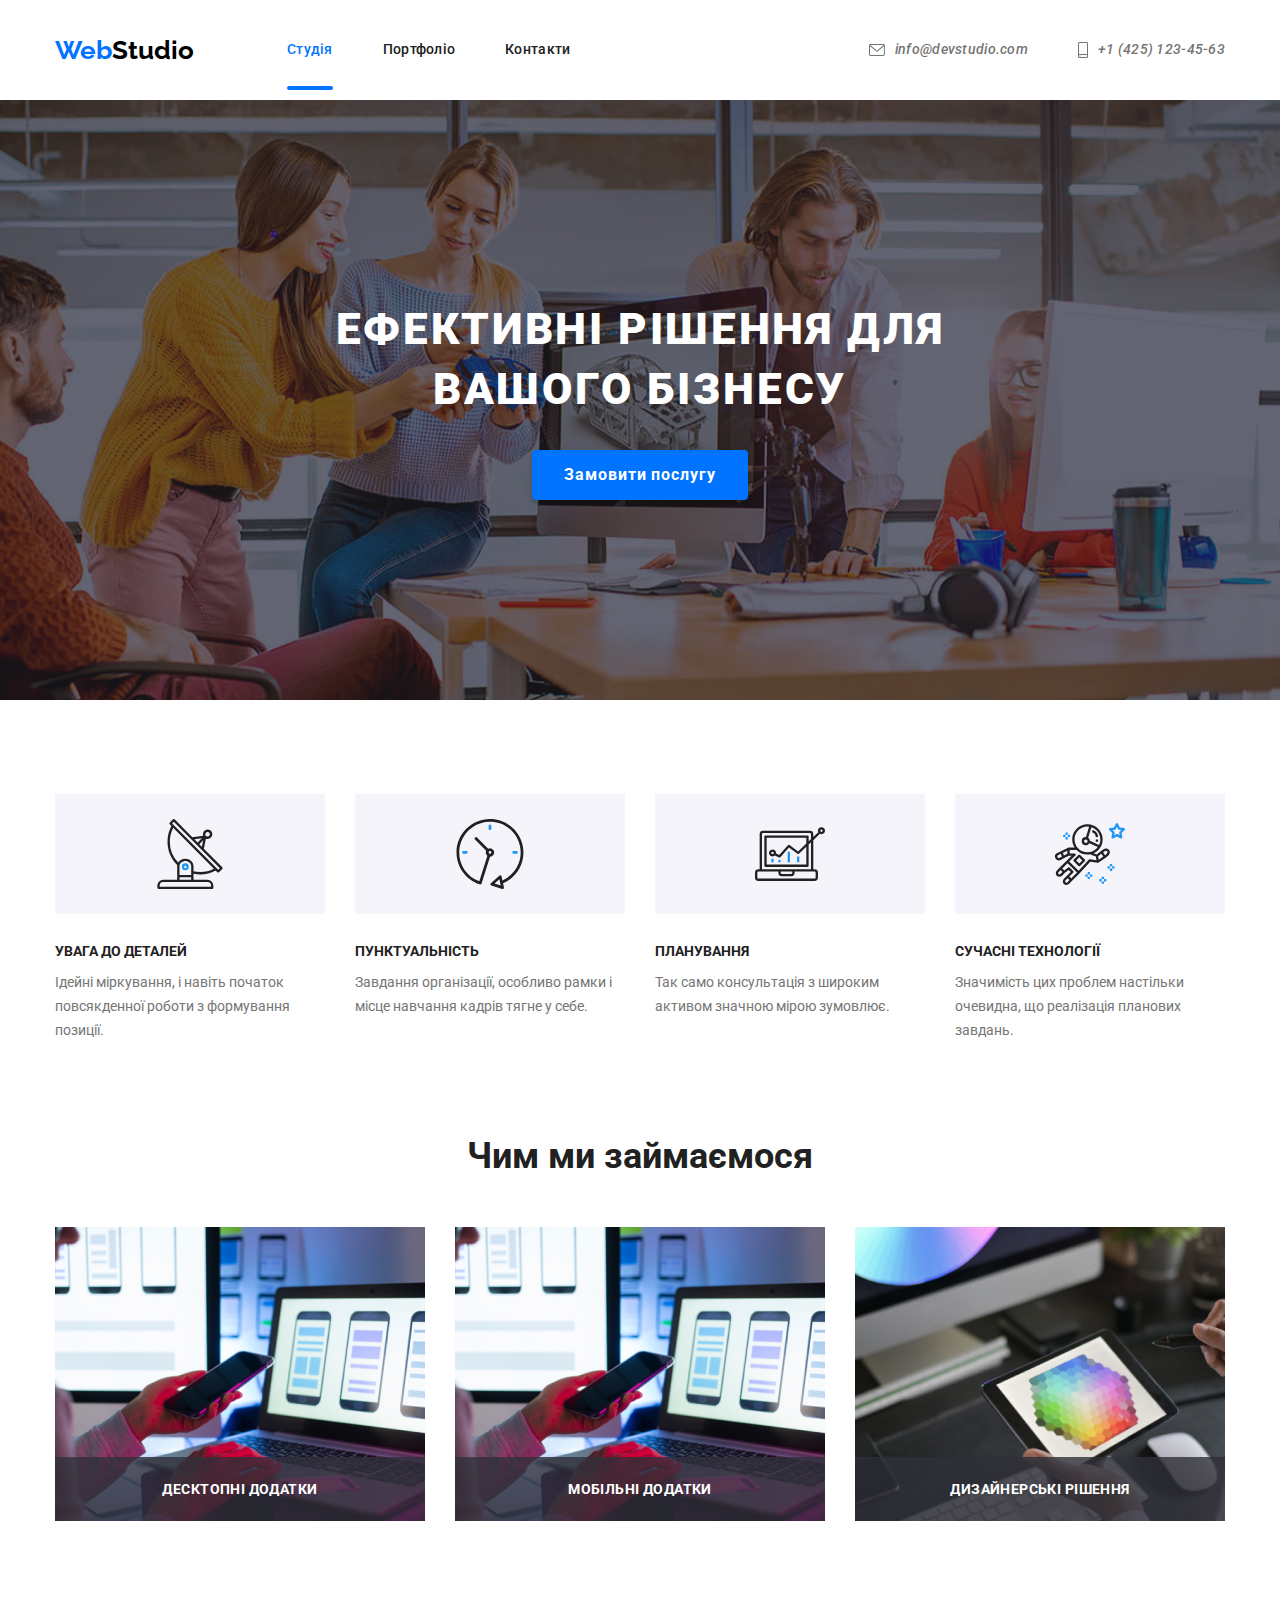
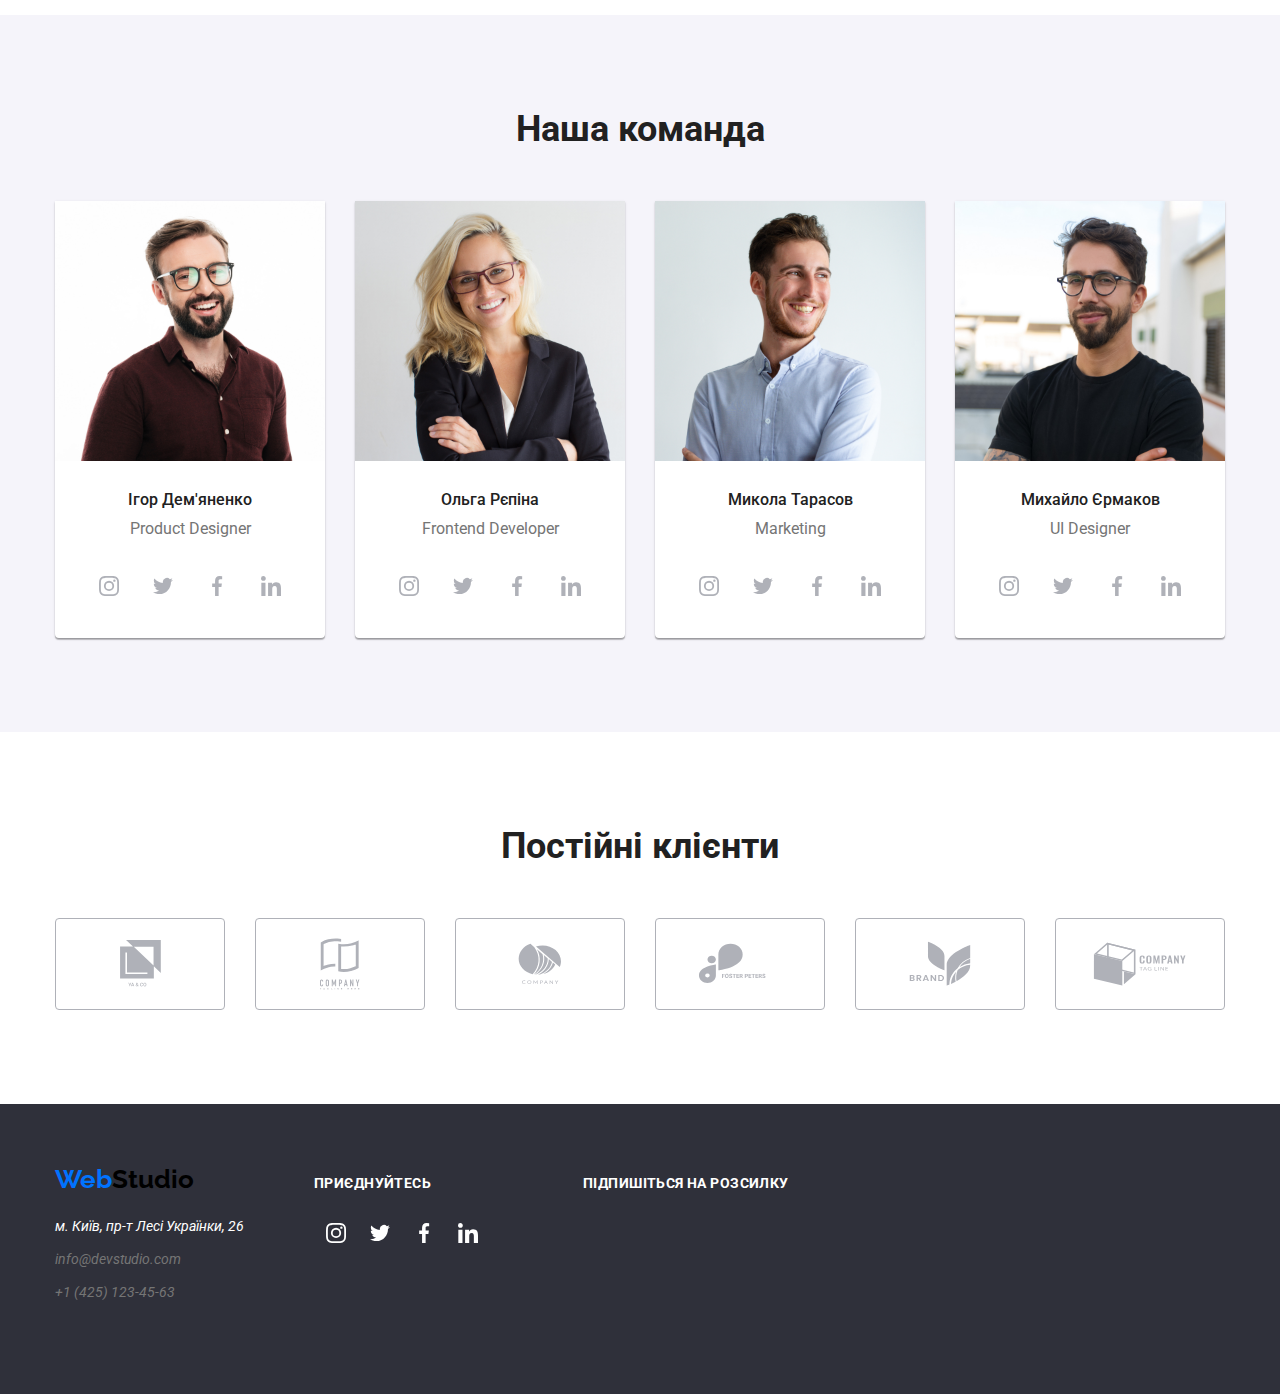
==== index.html @ 527f2e42 "Добавив сміну кольорів при наведенні на елементи форми" ====
<!DOCTYPE html>
<html lang="uk">

<head>
	<meta charset="UTF-8">
	<meta http-equiv="X-UA-Compatible" content="IE=edge">
	<meta name="viewport" content="width=device-width, initial-scale=1.0">
	<title>goIT-home-work-04</title>
	<!-- Шрифти -->
	<link rel="preconnect" href="https://fonts.googleapis.com">
	<link rel="preconnect" href="https://fonts.gstatic.com" crossorigin>
	<link href="https://fonts.googleapis.com/css2?family=Raleway:wght@700&family=Roboto:wght@400;500;700;900&display=swap"
		rel="stylesheet">
	<!-- Стилі -->
	<link rel="stylesheet" href="./css/normalise.css">
	<link href="https://cdn.jsdelivr.net/npm/modern-normalize@2.0.0/modern-normalize.min.css" rel="stylesheet">
	<link rel="stylesheet" href="./css/styles.css">
</head>

<body>
	<div class="wrapper">
		<header class="header">
			<div class="container">
				<a href="" class="logo" title="Логотип" rel="noreferrer noopener"><span class="accent">Web</span>Studio</a>
				<nav class="header-menu">
					<ul class="header-list">
						<li class="header-item">
							<a href="" class="header-link active" rel="noreferrer noopener">Студія</a>
						</li>
						<li class="header-item">
							<a href="./portfolio.html" class="header-link" rel="noreferrer noopener">Портфоліо</a>
						</li>
						<li class="header-item">
							<a href="" class="header-link" rel="noreferrer noopener">Контакти</a>
						</li>
					</ul>
				</nav>
				<address class="header-address">
					<a class="address-link" href="mailto:info@devstudio.com" rel="noreferrer noopener">
						<svg class="header-icon envelope">
							<use href="./image/svg/symbol-defs.svg#icon-envelope"></use>
						</svg>
						info@devstudio.com
					</a>
					<a class="address-link" href="tel:+14251234563" rel="noreferrer noopener">
						<svg class="header-icon smartphone">
							<use href="./image/svg/symbol-defs.svg#icon-smartphone"></use>
						</svg>
						+1 (425) 123-45-63
					</a>
				</address>
			</div>
		</header>
		<main class="page">
			<section class="hero">
				<div class="container">
					<h1 class="hero-title">Ефективні рішення для вашого бізнесу</h1>
					<button type="button" class="hero_btn" data-modal-open>Замовити послугу</button>
				</div>
				<div class="backdrop is-hidden" data-modal>
					<div class="modal">
						<button type="button" class="modal_close" data-modal-close>
							<svg class="close-svg">
								<use href="./image/hero/symbol-defs.svg#icon-close-black-18dp-2-1"></use>
							</svg>
						</button>
						<form class="form">
							<div role="group" class="modal-inputs" aria-labelledby="contact-details-head">
								<p class="form-text" id="contact-details-head">Залиште свої дані, ми вам передзвонимо</p>
								<label class="modal-label" for="name">
									<svg class="input-svg">
										<use href="./image/modal/symbol-defs.svg#icon-person"></use>
									</svg>
									Ім'я
									<input class="modal-input" type="text" name="name" id="name" autofocus />
								</label>
								<label class="modal-label" for="tel">
									<svg class="input-svg">
										<use href="./image/modal/symbol-defs.svg#icon-phone"></use>
									</svg>
									Телефон
									<input	class="modal-input" type="tel" name="tel" id="tel"/>
								</label>
								<label class="modal-label" for="email">
									<svg class="input-svg">
										<use href="./image/modal/symbol-defs.svg#icon-email"></use>
									</svg>
									Пошта
									<input	class="modal-input" type="email" name="email" id="email"/>
								</label>
								<label class="modal-label" for="comment">Коментар</label>
								<textarea 
								class="modal-textarea" 
								name="comment" 
								id="comment" 
								style="resize: none;" 
								placeholder="Введіть текст"
								></textarea>
							</div>
							<div role="group" class="modal-checkbox" aria-labelledby="contact-details-head">
								<p class="checkbox-text" id="contact-details-head">Погоджуюся з розсилкою та приймаю Умови договору</p>
								<input type="checkbox" name="checkbox" id="checkbox"/>
								<label class="checkbox-label" for="checkbox">Погоджуюся з розсилкою та приймаю <a class="checkbox-link" href="">Умови договору</a></label>
							</div>
							<button class="form-button" type="submit">Відправити</button>
						</form>
					</div>
				</div>
			</section>
			<section class="features">
				<div class="container">
					<h2 class="page-title">Особливості</h2>
					<ul class="features-list">
						<li class="features-item">
							<div class="features-icon-block">
								<svg class="features-icon">
									<use href="./image/svg/symbol-defs.svg#icon-antenna-1"></use>
								</svg>
							</div>
							<h3 class="features-item-title">УВАГА ДО ДЕТАЛЕЙ</h3>
							<p>Ідейні міркування, і навіть початок повсякденної роботи з формування позиції.</p>
						</li>
						<li class="features-item">
							<div class="features-icon-block">
								<svg class="features-icon">
									<use href="./image/svg/symbol-defs.svg#icon-clock-1"></use>
								</svg>
							</div>
							<h3 class="features-item-title">ПУНКТУАЛЬНІСТЬ</h3>
							<p>Завдання організації, особливо рамки і місце навчання кадрів тягне у себе.</p>
						</li>
						<li class="features-item">
							<div class="features-icon-block">
								<svg class="features-icon">
									<use href="./image/svg/symbol-defs.svg#icon-diagram-1"></use>
								</svg>
							</div>
							<h3 class="features-item-title">ПЛАНУВАННЯ</h3>
							<p>Так само консультація з широким активом значною мірою зумовлює.</p>
						</li>
						<li class="features-item">
							<div class="features-icon-block">
								<svg class="features-icon">
									<use href="./image/svg/symbol-defs.svg#icon-astronaut-1"></use>
								</svg>
							</div>
							<h3 class="features-item-title">СУЧАСНІ ТЕХНОЛОГІЇ</h3>
							<p>Значимість цих проблем настільки очевидна, що реалізація планових завдань.</p>
						</li>
					</ul>
				</div>
			</section>
			<section class="box">
				<div class="container">
					<h2 class="page-title">Чим ми займаємося</h2>
					<ul class="box-list">
						<li class="box-item">
							<div class="box-item-image"><img src="./image/main/box/img-1.jpg" width="370" height="294" alt="Набирає тест на пк">
							<p class="box-item-text">Десктопні додатки</p></div>
						</li>
						<li class="box-item">
							<div class="box-item-image"><img src="./image/main/box/img-1.jpg" width="370" height="294" alt="Працює з телефону">
							<p class="box-item-text">Мобільні додатки</p></div>
						</li>
						<li class="box-item">
							<div class="box-item-image"><img src="./image/main/box/img-2.jpg" width="370" height="294" alt="Сідбір кольору на планшеті">
							<p class="box-item-text">Дизайнерські рішення</p></div>
						</li>
					</ul>
				</div>
			</section>
			<section class="team">
				<div class="container">
					<h2 class="page-title">Наша команда</h2>
					<ul class="team-list">
						<li class="team-item">
							<div class="team-column">
								<img class="team-image" src="./image/main/team/img-01.jpg" width="270" height="260"
									alt="Ігор Дем'яненко">
								<h3 class="team-title">Ігор Дем'яненко</h3>
								<p>Product Designer</p>
								<ul class="team-list-social social-list">
									<li class="social-item">
										<a class="social-link" href="" rel="noreferrer noopener">
											<svg class="social-icon">
												<use href="./image/svg/symbol-defs.svg#icon-instagram-2"></use>
											</svg>
										</a>
									</li>
									<li class="social-item">
										<a class="social-link" href="" rel="noreferrer noopener">
											<svg class="social-icon">
												<use href="./image/svg/symbol-defs.svg#icon-twitter-1"></use>
											</svg>
										</a>
									</li>
									<li class="social-item">
										<a class="social-link" href="" rel="noreferrer noopener">
											<svg class="social-icon">
												<use href="./image/svg/symbol-defs.svg#icon-facebook-1"></use>
											</svg>
										</a>
									</li>
									<li class="social-item">
										<a class="social-link" href="" rel="noreferrer noopener">
											<svg class="social-icon">
												<use href="./image/svg/symbol-defs.svg#icon-linkedin-1"></use>
											</svg>
										</a>
									</li>
								</ul>
							</div>
						</li>
						<li class="team-item">
							<div class="team-column">
								<img class="team-image" src="./image/main/team/img-02.jpg" width="270" height="260" alt="Ольга Рєпіна">
								<h3 class="team-title">Ольга Рєпіна</h3>
								<p>Frontend Developer</p>
								<ul class="team-list-social social-list">
									<li class="social-item">
										<a class="social-link" href="" rel="noreferrer noopener">
											<svg class="social-icon">
												<use href="./image/svg/symbol-defs.svg#icon-instagram-2"></use>
											</svg>
										</a>
									</li>
									<li class="social-item">
										<a class="social-link" href="" rel="noreferrer noopener">
											<svg class="social-icon">
												<use href="./image/svg/symbol-defs.svg#icon-twitter-1"></use>
											</svg>
										</a>
									</li>
									<li class="social-item">
										<a class="social-link" href="" rel="noreferrer noopener">
											<svg class="social-icon">
												<use href="./image/svg/symbol-defs.svg#icon-facebook-1"></use>
											</svg>
										</a>
									</li>
									<li class="social-item">
										<a class="social-link" href="" rel="noreferrer noopener">
											<svg class="social-icon">
												<use href="./image/svg/symbol-defs.svg#icon-linkedin-1"></use>
											</svg>
										</a>
									</li>
								</ul>
							</div>
						</li>
						<li class="team-item">
							<div class="team-column">
								<img class="team-image" src="./image/main/team/img-03.jpg" width="270" height="260"
									alt="Микола Тарасов">
								<h3 class="team-title">Микола Тарасов</h3>
								<p>Marketing</p>
								<ul class="team-list-social social-list">
									<li class="social-item">
										<a class="social-link" href="" rel="noreferrer noopener">
											<svg class="social-icon">
												<use href="./image/svg/symbol-defs.svg#icon-instagram-2"></use>
											</svg>
										</a>
									</li>
									<li class="social-item">
										<a class="social-link" href="" rel="noreferrer noopener">
											<svg class="social-icon">
												<use href="./image/svg/symbol-defs.svg#icon-twitter-1"></use>
											</svg>
										</a>
									</li>
									<li class="social-item">
										<a class="social-link" href="" rel="noreferrer noopener">
											<svg class="social-icon">
												<use href="./image/svg/symbol-defs.svg#icon-facebook-1"></use>
											</svg>
										</a>
									</li>
									<li class="social-item">
										<a class="social-link" href="" rel="noreferrer noopener">
											<svg class="social-icon">
												<use href="./image/svg/symbol-defs.svg#icon-linkedin-1"></use>
											</svg>
										</a>
									</li>
								</ul>
							</div>
						</li>
						<li class="team-item">
							<div class="team-column">
								<img class="team-image" src="./image/main/team/img-04.jpg" width="270" height="260"
									alt="Михайло Єрмаков">
								<h3 class="team-title">Михайло Єрмаков</h3>
								<p>UI Designer</p>
								<ul class="team-list-social social-list">
									<li class="social-item">
										<a class="social-link" href="" rel="noreferrer noopener">
											<svg class="social-icon">
												<use href="./image/svg/symbol-defs.svg#icon-instagram-2"></use>
											</svg>
										</a>
									</li>
									<li class="social-item">
										<a class="social-link" href="" rel="noreferrer noopener">
											<svg class="social-icon">
												<use href="./image/svg/symbol-defs.svg#icon-twitter-1"></use>
											</svg>
										</a>
									</li>
									<li class="social-item">
										<a class="social-link" href="" rel="noreferrer noopener">
											<svg class="social-icon">
												<use href="./image/svg/symbol-defs.svg#icon-facebook-1"></use>
											</svg>
										</a>
									</li>
									<li class="social-item">
										<a class="social-link" href="" rel="noreferrer noopener">
											<svg class="social-icon">
												<use href="./image/svg/symbol-defs.svg#icon-linkedin-1"></use>
											</svg>
										</a>
									</li>
								</ul>
							</div>
						</li>
					</ul>
				</div>
			</section>
			<section class="clients">
				<div class="container">
					<h2 class="page-title">Постійні клієнти</h2>
					<ul class="clients-columns">
						<li class="clients-column">
							<a href="" class="clients-link" rel="noreferrer noopener">
								<svg class="clients-icon " width="41" height="46.7">
									<use href="./image/svg/symbol-defs.svg#icon-company-01"></use>
								</svg>
							</a>
						</li>
						<li class="clients-column">
							<a href="" class="clients-link" rel="noreferrer noopener">
								<svg class="clients-icon " width="40" height="52">
									<use href="./image/svg/symbol-defs.svg#icon-company-02"></use>
								</svg>
							</a>
						</li>
						<li class="clients-column">
							<a href="" class="clients-link" rel="noreferrer noopener">
								<svg class="clients-icon " width="43.46" height="41.18">
									<use href="./image/svg/symbol-defs.svg#icon-company-03"></use>
								</svg>
							</a>
						</li>
						<li class="clients-column">
							<a href="" class="clients-link" rel="noreferrer noopener">
								<svg class="clients-icon " width="84.44" height="40.62">
									<use href="./image/svg/symbol-defs.svg#icon-company-04"></use>
								</svg>
							</a>
						</li>
						<li class="clients-column">
							<a href="" class="clients-link" rel="noreferrer noopener">
								<svg class="clients-icon " width="62.54" height="45.43">
									<use href="./image/svg/symbol-defs.svg#icon-company-05"></use>
								</svg>
							</a>
						</li>
						<li class="clients-column">
							<a href="" class="clients-link" rel="noreferrer noopener">
								<svg class="clients-icon " width="93.79" height="43.93">
									<use href="./image/svg/symbol-defs.svg#icon-company-06"></use>
								</svg>
							</a>
						</li>
					</ul>
				</div>
			</section>
		</main>
		<footer class="footer">
			<div class="container">
				<div class="footer-column">
					<a href="" class="logo" title="Логотип" rel="noreferrer noopener"><span class="accent">Web</span>Studio</a>
					<address class="footer-address">
						<p>м. Київ, пр-т Лесі Українки, 26</p>
						<a href="mailto:info@devstudio.com">info@devstudio.com</a>
						<a href="tel:+14251234563">+1 (425) 123-45-63</a>
					</address>
				</div>
				<div class="footer-column-social">
					<h3 class="footer-title">приєднуйтесь</h3>
					<ul class="footer-social-list">
						<li class="social-item">
							<a class="social-link" href="" rel="noreferrer noopener">
								<svg class="social-icon icon-footer">
									<use href="./image/svg/symbol-defs.svg#icon-instagram-2"></use>
								</svg>
							</a>
						</li>
						<li class="social-item">
							<a class="social-link" href="" rel="noreferrer noopener">
								<svg class="social-icon icon-footer">
									<use href="./image/svg/symbol-defs.svg#icon-twitter-1"></use>
								</svg>
							</a>
						</li>
						<li class="social-item">
							<a class="social-link" href="" rel="noreferrer noopener">
								<svg class="social-icon icon-footer">
									<use href="./image/svg/symbol-defs.svg#icon-facebook-1"></use>
								</svg>
							</a>
						</li>
						<li class="social-item">
							<a class="social-link" href="" rel="noreferrer noopener">
								<svg class="social-icon icon-footer">
									<use href="./image/svg/symbol-defs.svg#icon-linkedin-1"></use>
								</svg>
							</a>
						</li>
					</ul>
				</div>
				<div class="footer-column-input">
					<h3 class="footer-title">Підпишіться на розсилку</h3>
				</div>
			</div>
		</footer>
	</div>
<!-- Підключення scripta -->
	<script src="./js/modal.js"></script>
</body>

</html>
---- css/styles.css ----
html,
body {
  height: 100%;
  width: 100%;
  font-family: "Roboto", sans-serif;
  color: var(--most-of-color-text);
  font-size: 14px;
  background-color: var(--background-light);
}

.wrapper {
  display: flex;
  flex-direction: column;
  min-height: 100%;
}
/*Обнулення*/
h1,
h2,
h3,
h4,
h5,
h6,
ul,
p {
  padding: 0;
  margin: 0;
  font-size: inherit;
}

input,
button,
textarea {
  font-family: inherit;
}

input::-ms-clear {
  display: none;
}
button {
  cursor: pointer;
}
button::-moz-focus-inner {
  padding: 0;
  border: 0;
}
a,
a:visited {
  text-decoration: none;
}
a:hover {
  text-decoration: none;
}
ul li {
  list-style: none;
}
img {
  vertical-align: top;
}

/*--------------------*/

button {
  border: none;
}
/* --------------------------- */
ul {
  list-style-type: none;
}

/* Скритий елемент сторінки */
.features .page-title,
.category-title,
.checkbox-text {
  position: absolute;
  width: 1px;
  height: 1px;
  margin: -1px;
  border: 0;
  padding: 0;
  white-space: nowrap;
  overflow: hidden;
}

a {
  text-decoration: none;
}
/* ----------Ширина-контенту---------------------- */
.container {
  margin: 0 auto;
  max-width: 1200px;
  padding: 0 15px;
}

/* ---------Колір лого------------- */
:root {
  --brend-color: #0073ff;
  --most-of-color-text: #757575;
  /* ---------колір-тексту-світлий--- */
  --header-color-light: #ffffff;
  --title-light: #ffffff;
  --logo-light: #ffffff;

  /* ---------колір-тексту-темний--- */
  --header-color-dark: #212121;
  --title-dark: #212121;
  --logo-dark: #000000;

  /* ---------колір-фону-світлий--- */
  --background-light: #ffffff;
  --background-team-light: #f5f4fa;
  /* ---------колір-фону-темний--- */
  --background-dark: #2f303a;
  --background-team-dark: #2f303a;
  /* ---------transition--- */
  --transition-duration: 500ms;
  --transition-timing-function: cubic-bezier(0.4, 0, 0.2, 1);
  /* ---------header-padding-elements--------------- */
  --padding: 32px 0;
}

/* -------------page-title------------------------- */

.page-title {
  font-size: 36px;
  line-height: calc(42 / 36 * 100%);
  color: var(--title-dark);
  text-align: center;
  margin: 0 0 50px 0;
}
/* ------------------------------------------- */
.header {
  background-color: var(--header-color-light);
}

.header > .container {
  display: flex;
  align-items: center;
}
.logo {
  display: inline-block;
  font-family: "Raleway", sans-serif;
  font-weight: 700;
  font-size: 26px;
  line-height: calc(31 / 26 * 100%);
  text-decoration: none;
  color: var(--logo-dark);
}
.logo > .accent {
  color: var(--brend-color);
}
.header-menu {
  margin-left: 93px;
}
.header-list {
  display: flex;
  flex-wrap: wrap;
  gap: 50px;
  row-gap: 20px;
}
.header-item {
  position: relative;
}
.header-link {
  font-weight: 500;
  display: inline-block;
  padding: var(--padding);
  line-height: calc(16 / 14 * 100%);
  letter-spacing: 0.02em;
  color: var(--header-color-dark);
  transition: color var(--transition-duration) var(--transition-timing-function);
}

.header-link:hover,
.header-link:focus {
  color: var(--brend-color);
}
.active {
  color: var(--brend-color);
}

.active::after {
  position: absolute;
  bottom: 0;
  left: 0;
  content: "";
  width: 100%;
  height: 4px;
  border-radius: 2px;
  background-color: var(--brend-color);
}
.header-address {
  padding: 0 0 0 20px;
  display: flex;
  flex-wrap: wrap;
  column-gap: 50px;
  row-gap: 25px;
  margin-left: auto;
  margin-top: 10px;
  margin-bottom: 10px;
}

.address-link {
  font-weight: 500;
  padding: var(--padding);
  line-height: calc(16 / 14 * 100%);
  letter-spacing: 0.02em;
  color: inherit;
  display: flex;
  align-items: center;
  justify-content: center;
  transition: color var(--transition-duration) var(--transition-timing-function);
}
.address-link:hover,
.address-link:focus {
  color: #2196f3;
}
/* -------svg------------------- */
.header-icon {
  margin-right: 10px;
  fill: #757575;
  transition: fill var(--transition-duration) var(--transition-timing-function);
}
.header-icon.envelope {
  width: 16px;
  height: 12px;
}
.header-icon.smartphone {
  width: 10px;
  height: 16px;
}

.address-link:hover .header-icon,
.address-link:focus .header-icon {
  fill: #2196f3;
}
/* ---------------------------- */
.page {
  flex-grow: 1;
}

/* ------------hero---------------- */
.hero {
  background-color: #2f303a;
  display: block;
  background-image: url(../image/hero/Img\ Overlay.png),
    url(../image/hero/Img.jpg);
  background-size: cover;
  background-position: top;
  background-repeat: no-repeat;
}

.hero .container {
  text-align: center;
  padding: 200px 0;
  display: flex;
  flex-direction: column;
  align-items: center;
}
.hero-title {
  font-weight: 900;
  font-size: 44px;
  line-height: calc(60 / 44 * 100%);
  letter-spacing: 0.06em;
  text-transform: uppercase;
  color: var(--title-light);
  margin: 0 0 30px 0;
  max-width: 696px;
}
.hero_btn {
  display: flex;
  min-height: 50px;
  padding: 0 32px;
  align-items: center;
  justify-content: center;
  font-weight: 700;
  font-size: 16px;
  line-height: calc(30 / 14 * 100%);
  letter-spacing: 0.06em;
  color: var(--background-light);
  background-color: var(--brend-color);
  box-shadow: 0px 4px 4px rgba(0, 0, 0, 0.15);
  border-radius: 4px;
  transition: background-color var(--transition-duration)
    var(--transition-timing-function);
}
.hero_btn:hover,
.hero_btn:focus {
  background-color: #188ce8;
}
/* --------Модальне вікно------------ */
.backdrop {
  position: fixed;
  top: 0;
  left: 0;
  width: 100vw;
  height: 100vh;
  background-color: rgba(0, 0, 0, 0.2);
  z-index: 3;
  pointer-events: fill;
  opacity: 1;
  transition: opacity var(--transition-duration)
      var(--transition-timing-function),
    transform var(--transition-duration) var(--transition-timing-function);
}
.is-hidden {
  opacity: 0;
  pointer-events: none;
}
.is-hidden .modal {
  transform: translate(0%, 0%) scale(0.5);
}
.modal {
  position: relative;
  margin-left: auto;
  margin-right: auto;
  margin-top: 10%;
  padding: 40px;
  max-width: 528px;
  border-radius: 4px;
  background-color: #ffffff;
  transition: transform var(--transition-duration)
    var(--transition-timing-function);
  box-shadow: 0px 2px 1px 0px rgba(0, 0, 0, 0.2),
    0px 1px 1px 0px rgba(0, 0, 0, 0.14), 0px 1px 3px 0px rgba(0, 0, 0, 0.12);
}
.modal_close {
  position: absolute;
  top: 8px;
  right: 8px;
  background-color: white;
  padding: 0;
  width: 30px;
  height: 30px;
  border-radius: 50%;
  display: flex;
  align-items: center;
  justify-content: center;
  border: 1px solid rgba(179, 179, 179, 0.582);
}
.close-svg {
  width: 30px;
  height: 30px;
}
.close-svg svg {
  width: 100%;
  height: 100%;
}
.form-text {
  text-align: center;
  color: var(--title-dark);
  font-size: 20px;
  font-weight: 700;
  letter-spacing: 0.6px;
  margin-bottom: 12px;
}
/* -----inputs------ */
.modal-inputs {
  margin-bottom: 20px;
}

.modal-label {
  display: flex;
  flex-direction: column;
  color: #757575;
  font-size: 12px;
  letter-spacing: 0.12px;
  margin-bottom: 10px;
  position: relative;
}

.modal-label:hover .modal-input, 
.modal-label:focus .modal-input {
  border: 1px solid var(--brend-color);
  transition: border var(--transition-duration) var(--transition-timing-function);
}
.modal-input {
  margin-top: 4px;
  padding: 11px 12px 11px 42px;
}

.modal-textarea {
  padding: 12px 16px;
  height: 120px;
  min-width: 100%;
}
.modal-textarea:hover, 
.modal-textarea:focus {
  border: 1px solid var(--brend-color);
  transition: border var(--transition-duration) var(--transition-timing-function);
}
.modal-input,
.modal-textarea {
  border-radius: 4px;
  border: 1px solid rgba(33, 33, 33, 0.20);
  background-color: var(--background-light);
}
/* ---checkbox------------------------- */
.checkbox-label {
  margin-left: 10px;
}
.modal-checkbox {
  display: flex;
  align-items: center;
  margin-bottom: 30px;
}
.checkbox-link {
  color: var(--brend-color);
  font-weight: 400;
  line-height: 171.428571%; /* 24/14 */
  letter-spacing: 0.42px;
  text-decoration-line: underline;
  transition: text-shadow ease 0.2s;
}

.checkbox-link:hover {
  text-shadow: 0.3px 0.3px 0.5px var(--brend-color), -0.3px -0.3px 0.5px var(--brend-color);
}

/* --input-svg--------------- */
.input-svg {
  width: 18px;
  height: 18px;
  position: absolute;
  bottom: 0;
  left: 12px;
  transform: translate(-0%, -50%);
}
.input-svg svg{
  width: 100%;
  height: 100%;
}
.modal-label:hover .input-svg,
.modal-label:focus .input-svg {
  fill: var(--brend-color);
  transition: fill var(--transition-duration) var(--transition-timing-function);
}

/* ---------- */
.form-button {
  display: flex;
  min-height: 50px;
  margin: 0 auto;
  padding: 0 52px;
  align-items: center;
  justify-content: center;
  font-weight: 700;
  font-size: 16px;
  line-height: calc(30 / 14 * 100%);
  letter-spacing: 0.06em;
  color: var(--background-light);
  background-color: var(--brend-color);
  box-shadow: 0px 4px 4px rgba(0, 0, 0, 0.15);
  border-radius: 4px;
  transition: background-color var(--transition-duration)
    var(--transition-timing-function);
}

.form-button:hover,
.form-button:focus {
  background-color: #188ce8;
}
/* ---------------------------- */
.features {
  padding: 94px 0;
}
.features-list {
  display: flex;
  margin: 0 -15px;
  flex-wrap: wrap;
  row-gap: 50px;
}

.features-item {
  padding: 0 15px;
  flex: 0 1 25%;
}

.features-icon-block {
  background-color: #f5f4fa;
  width: 100%;
  height: 120px;
  display: flex;
  align-items: center;
  justify-content: center;
}
.features-icon {
  width: 70px;
  height: 70px;
}

.features-item-title {
  font-weight: 700;
  line-height: calc(16 / 14 * 100%);
  text-transform: uppercase;
  color: var(--title-dark);
  margin-top: 30px;
  margin-bottom: 10px;
}
.features-item > p {
  font-weight: 400;
  line-height: 24px;
}

/* -------------box--------------- */
.box {
  padding: 0 0 94px 0;
}
.box-list {
  display: flex;
  margin: 0 -15px;
  flex-wrap: wrap;
  justify-content: center;
  row-gap: 30px;
}
.box-item {
  padding: 0 15px;
}

.box-item-image {
  position: relative;
}
.box-item img {
  display: block;
  width: 100%;
  height: 100%;
  object-fit: cover;
}
.box-item-text {
  position: absolute;
  bottom: 0;
  left: 0;
  color: var(--title-light);
  font-weight: 700;
  letter-spacing: 0.42px;
  text-transform: uppercase;
  width: 100%;
  display: flex;
  align-items: center;
  justify-content: center;
  padding: 24px 0;
  background-color: rgba(47, 48, 58, 0.8);
}
/* ------------team---------------- */
.team {
  background-color: var(--background-team-light);
  padding: 94px 0;
}
.team-list {
  display: flex;
  margin: 0 -15px;
  flex-wrap: wrap;
  justify-content: center;
  row-gap: 30px;
}
.team-item {
  padding: 0 15px;
}
.team-column {
  background-color: var(--background-light);
  border-radius: 0px 0px 4px 4px;
  box-shadow: 0px 2px 1px 0px rgba(0, 0, 0, 0.2),
    0px 1px 1px 0px rgba(0, 0, 0, 0.14), 0px 1px 3px 0px rgba(0, 0, 0, 0.12);
  padding: 0 0 30px;
  text-align: center;
}
.team-image {
  display: block;
  height: 260px;
  background-color: var(--most-of-color-text);
}
.team-title {
  font-weight: 500;
  font-size: 16px;
  line-height: calc(19 / 16 * 100%);
  color: var(--title-dark);
  margin: 30px 0 10px 0;
}

.team-column > p {
  font-weight: 400;
  font-size: 16px;
  line-height: calc(19 / 16 * 100%);
}
.team-column > p:not(:last-child) {
  margin-bottom: 25px;
}

/* .team-list-social {
} */
.social-list {
  display: flex;
  gap: 10px;
  justify-content: center;
  align-items: center;
}
.social-item {
  width: 44px;
  height: 44px;
}

.social-link {
  display: flex;
  align-items: center;
  justify-content: center;
  height: 100%;
  border-radius: 50%;
  transition: background-color var(--transition-duration)
    var(--transition-timing-function);
}
.social-link:hover,
.social-link:focus {
  background-color: #2196f3;
}

.social-icon {
  width: 20px;
  height: 20px;
  fill: #afb1b8;
  transition: fill var(--transition-duration) var(--transition-timing-function);
}
.social-link:hover .social-icon,
.social-link:focus .social-icon {
  fill: #ffffff;
}
/* --------------------Portfolio--------------------------------------------- */
.category {
  padding: 94px 0;
}
/* .category-title {
} */
.category-btn {
  margin: 0 0 50px 0;
}
.btn-list {
  display: flex;
  justify-content: center;
  gap: 8px;
  row-gap: 8px;
  flex-wrap: wrap;
}
/* .btn-item {
} */
.btn {
  display: inline-block;
  font-weight: 500;
  font-size: 16px;
  line-height: calc(26 / 16 * 100%);
  letter-spacing: 0.03em;
  color: #212121;
  background-color: #f5f4fa;
  border-radius: 4px;
  padding: 6px 22px;
  min-width: 73px;
  transition: background-color var(--transition-duration)
      var(--transition-timing-function),
    box-shadow var(--transition-duration) var(--transition-timing-function),
    color var(--transition-duration) var(--transition-timing-function);
}

.btn:hover,
.btn:focus {
  color: #ffffff;
  background-color: #2196f3;
  box-shadow: 0px 3px 1px rgba(0, 0, 0, 0.1), 0px 1px 2px rgba(0, 0, 0, 0.08),
    0px 2px 2px rgba(0, 0, 0, 0.12);
}
/* ----------------------- */
.category-columns {
  display: flex;
  margin: 0 -15px;
  row-gap: 30px;
  flex-wrap: wrap;
}
/* .category-column {
} */
.column {
  padding: 0 15px;
  flex: 0 1 33.33333333%;
  min-width: 370px;
  display: flex;
}
/* --------- */
.column-link {
  display: flex;
  flex-direction: column;
}

.column-image {
  display: block;
  max-width: 100%;
}
.category-column-active {
  position: relative;
  overflow: hidden;
}
.category-column-active::after {
  content: "";
  width: 100%;
  height: 100%;
  background-color: rgba(33, 150, 243, 0.9);
  position: absolute;
  top: 100%;
  left: 0;
  z-index: 1;
  transition: top var(--transition-duration) var(--transition-timing-function);
}
.column-link:hover .category-column-active::after {
  top: 0;
}
.category-column-active > p {
  position: absolute;
  top: 100%;
  left: 0;
  padding: 63px 24px;
  color: #fff;
  font-size: 18px;
  font-weight: 400;
  line-height: calc(28 / 18 * 100%);
  letter-spacing: 0.54px;
  z-index: 2;
  transition: top var(--transition-duration) var(--transition-timing-function);
}
.column-link:hover .category-column-active > p {
  top: 0;
}
.column-text {
  padding: 20px 24px;
  border: 1px solid #eee;
  border-top: none;
  flex: 1 1 auto;
  transition: box-shadow var(--transition-duration)
    var(--transition-timing-function);
}
.column-link:hover .column-text {
  box-shadow: 1px 4px 6px 0px rgba(0, 0, 0, 0.16),
    0px 4px 4px 0px rgba(0, 0, 0, 0.06), 0px 1px 1px 0px rgba(0, 0, 0, 0.12);
}
.column-title {
  font-weight: 700;
  font-size: 18px;
  line-height: calc(36 / 18 * 100%);
  letter-spacing: 0.06em;
  color: var(--header-color-dark);
}
.column-subtitle {
  font-size: 16px;
  line-height: calc(30 / 16 * 100%);
  color: var(--most-of-color-text);
}

/* ---------------------------- */
.clients {
  padding: 94px 0;
}

.clients-columns {
  display: flex;
  flex-wrap: wrap;
  align-items: center;
  justify-content: center;
  margin: 0 -15px;
  gap: 30px;
}
/* .clients-column {
} */
.clients-link {
  border-radius: 4px;
  border: 1px solid #afb1b8;
  width: 170px;
  height: 92px;
  display: flex;
  align-items: center;
  justify-content: center;
  transition: border var(--transition-duration)
    var(--transition-timing-function);
}
.clients-link:hover,
.clients-link:focus {
  border: 1px solid #2196f3;
}
.clients-icon {
  fill: #afb1b8;
  transition: fill var(--transition-duration) var(--transition-timing-function);
}
.clients-link:hover .clients-icon,
.clients-link:focus .clients-icon {
  fill: #2196f3;
}

/* ---------------------------- */
.footer {
  background-color: #2f303a;
  padding: 60px 0 90px 0;
}
.footer > .container {
  display: flex;
}
.footer .logo {
  margin: 0 0 20px 0;
}

.footer-address > p {
  font-weight: 400;
  line-height: calc(24 / 14 * 100%);
  color: #ffffff;
}
.footer-address > p:not(:last-child) {
  margin: 0 0 9px 0;
}
.footer-address > a {
  display: block;
  font-weight: 400;
  color: inherit;
  line-height: calc(24 / 14 * 100%);
}
.footer-address > a:not(:last-child) {
  margin: 0 0 9px 0;
}

.footer-column-social {
  margin-left: 70px;
}
.footer-title {
  margin: 11px 0 20px 0;
  color: var(--title-light);
  font-weight: 700;
  letter-spacing: 0.42px;
  text-transform: uppercase;
}
.footer-social-list {
  display: flex;
}
.icon-footer {
  fill: #ffffff;
}
/* --------------------------- */
.footer-column-input {
  margin-left: 93px;
}
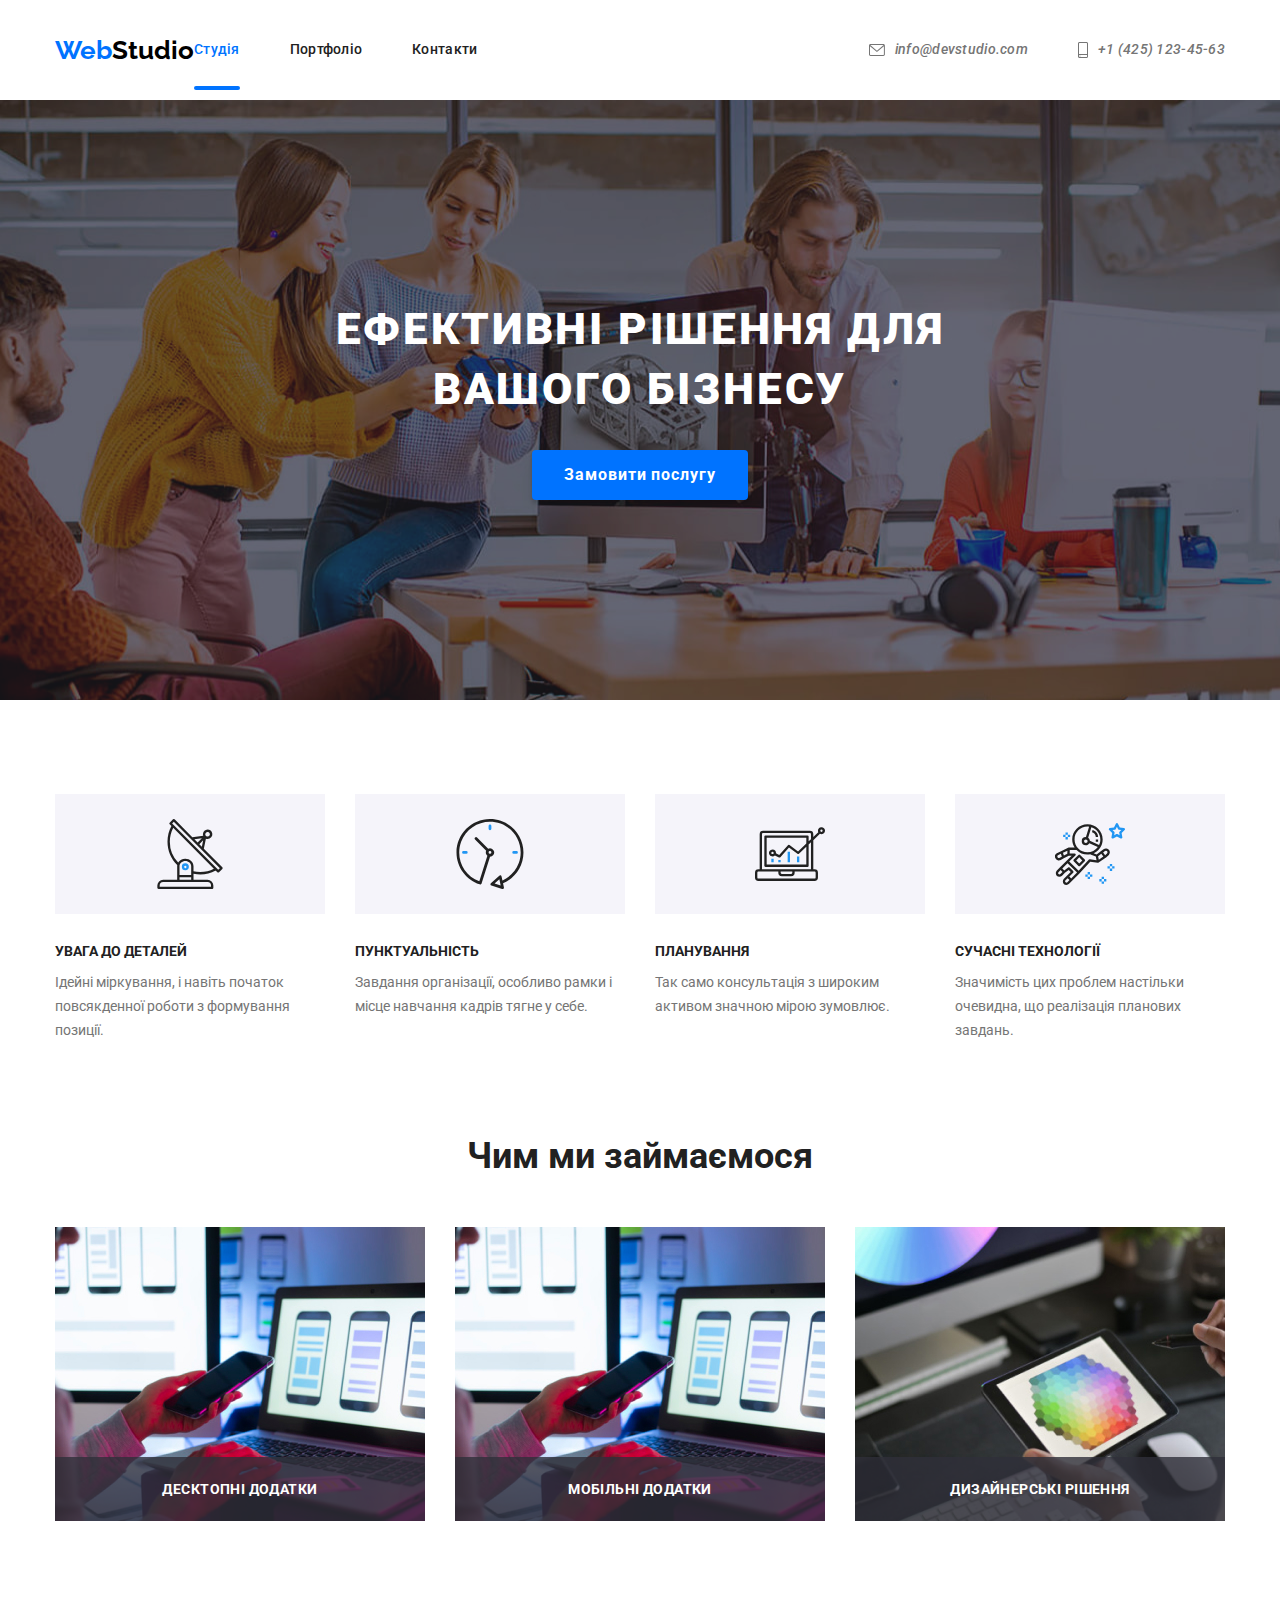
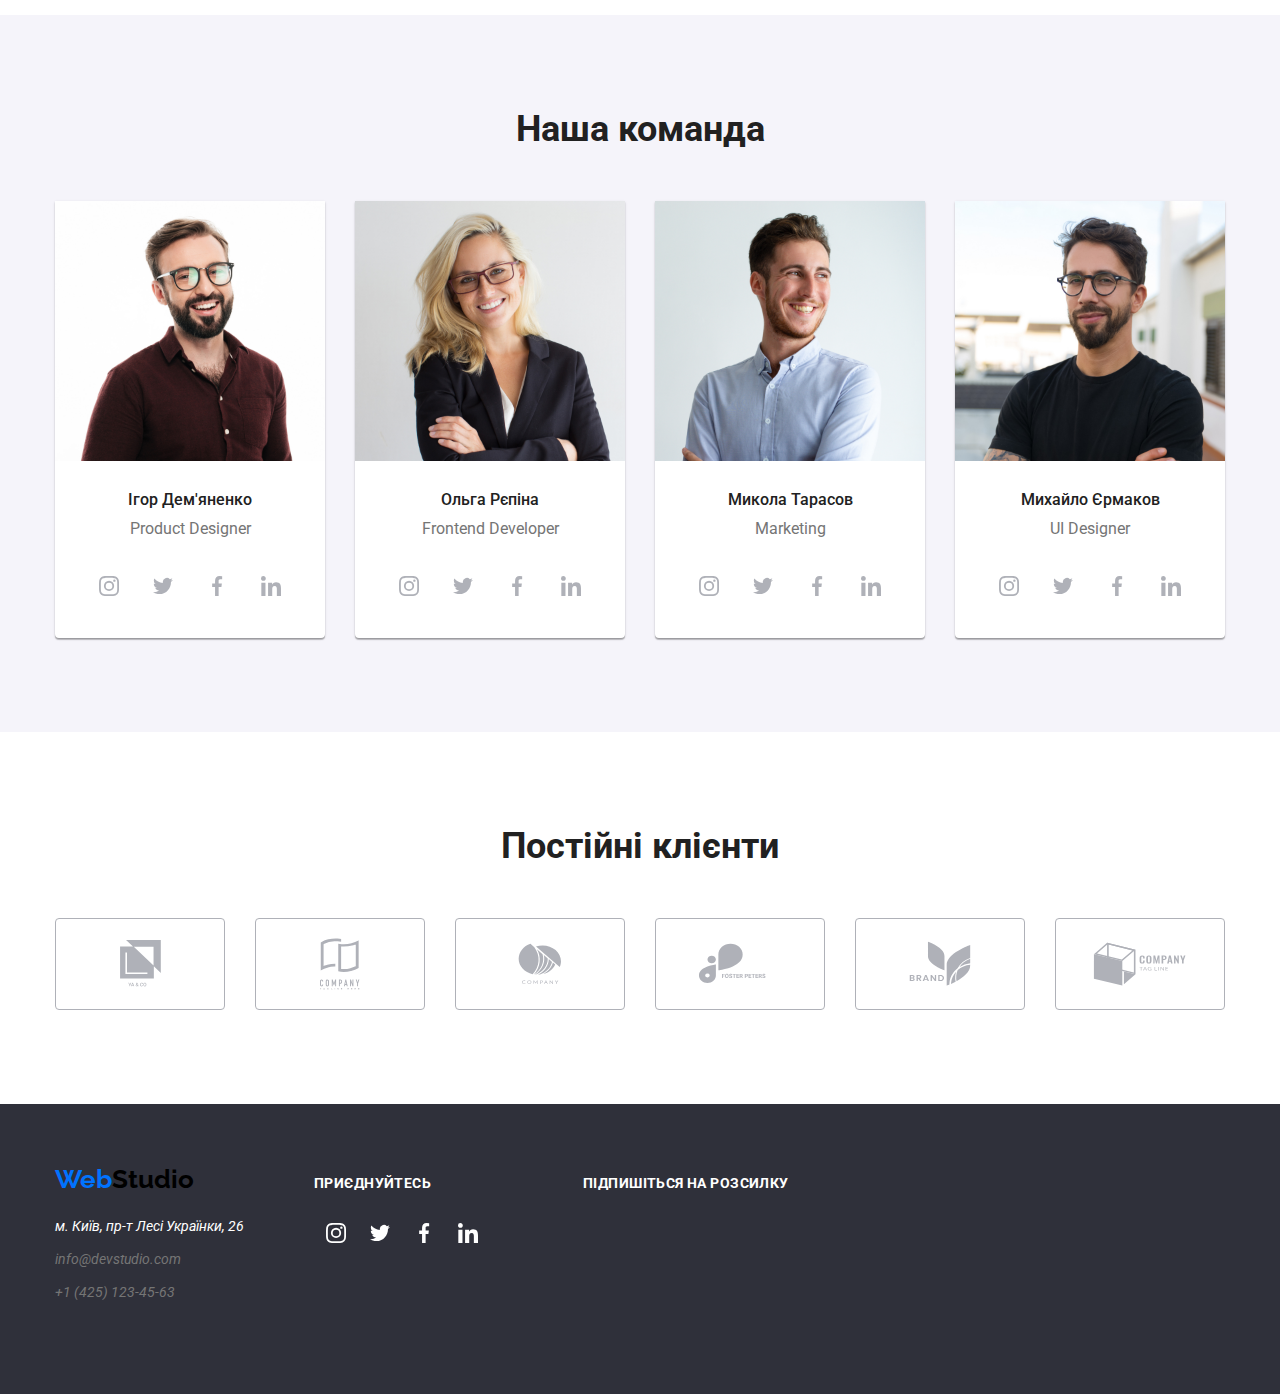
==== commit 3c9c5af0: "Переписав header по методології БЕМ" ====
--- a/index.html
+++ b/index.html
@@ -22,7 +22,7 @@
 		<header class="header">
 			<div class="container">
 				<a href="" class="logo" title="Логотип" rel="noreferrer noopener"><span class="accent">Web</span>Studio</a>
-				<nav class="header-menu">
+				<nav class="header__menu">
 					<ul class="header-list">
 						<li class="header-item">
 							<a href="" class="header-link active" rel="noreferrer noopener">Студія</a>
@@ -67,40 +67,49 @@
 						<form class="form">
 							<div role="group" class="modal-inputs" aria-labelledby="contact-details-head">
 								<p class="form-text" id="contact-details-head">Залиште свої дані, ми вам передзвонимо</p>
+
 								<label class="modal-label" for="name">
+									<span class="label-text">Ім'я</span>
+									<input class="modal-input" type="text" name="name" id="name" autofocus />
 									<svg class="input-svg">
-										<use href="./image/modal/symbol-defs.svg#icon-person"></use>
+										<use href="./image/svg/symbol-defs.svg#icon-person"></use>
 									</svg>
-									Ім'я
-									<input class="modal-input" type="text" name="name" id="name" autofocus />
 								</label>
+								
 								<label class="modal-label" for="tel">
+									<span class="label-text">Телефон</span>
+									<input	class="modal-input" type="tel" name="tel" id="tel"/>
 									<svg class="input-svg">
-										<use href="./image/modal/symbol-defs.svg#icon-phone"></use>
+										<use href="./image/svg/symbol-defs.svg#icon-phone"></use>
 									</svg>
-									Телефон
-									<input	class="modal-input" type="tel" name="tel" id="tel"/>
 								</label>
+
 								<label class="modal-label" for="email">
+									<span class="label-text">Пошта</span>
+									<input	class="modal-input" type="email" name="email" id="email"/>
 									<svg class="input-svg">
-										<use href="./image/modal/symbol-defs.svg#icon-email"></use>
+										<use href="./image/svg/symbol-defs.svg#icon-email"></use>
 									</svg>
-									Пошта
-									<input	class="modal-input" type="email" name="email" id="email"/>
 								</label>
-								<label class="modal-label" for="comment">Коментар</label>
-								<textarea 
-								class="modal-textarea" 
-								name="comment" 
-								id="comment" 
-								style="resize: none;" 
-								placeholder="Введіть текст"
-								></textarea>
+
+								<label class="modal-label" for="comment">
+									<span class="label-text">Коментар</span>
+									<textarea 
+									class="modal-textarea" 
+									name="comment" 
+									id="comment" 
+									style="resize: none;" 
+									placeholder="Введіть текст"
+									></textarea>
+								</label>
 							</div>
 							<div role="group" class="modal-checkbox" aria-labelledby="contact-details-head">
-								<p class="checkbox-text" id="contact-details-head">Погоджуюся з розсилкою та приймаю Умови договору</p>
-								<input type="checkbox" name="checkbox" id="checkbox"/>
-								<label class="checkbox-label" for="checkbox">Погоджуюся з розсилкою та приймаю <a class="checkbox-link" href="">Умови договору</a></label>
+
+								<label class="checkbox-label" for="checkbox">
+									<input class="modal-check" type="checkbox" name="checkbox" id="checkbox"/>
+									<span class="castom-check"></span>
+									Погоджуюся з розсилкою та приймаю<a class="checkbox-link" href="">Умови договору</a>
+								</label>
 							</div>
 							<button class="form-button" type="submit">Відправити</button>
 						</form>
--- a/css/styles.css
+++ b/css/styles.css
@@ -313,7 +313,7 @@
   position: relative;
   margin-left: auto;
   margin-right: auto;
-  margin-top: 10%;
+  /* top: 10%; */
   padding: 40px;
   max-width: 528px;
   border-radius: 4px;
@@ -367,49 +367,91 @@
   margin-bottom: 10px;
   position: relative;
 }
-
-.modal-label:hover .modal-input, 
+.modal-label:hover .modal-input,
 .modal-label:focus .modal-input {
-  border: 1px solid var(--brend-color);
-  transition: border var(--transition-duration) var(--transition-timing-function);
+  outline: 2px solid var(--brend-color);
+}
+.label-text {
+  margin-bottom: 4px;
 }
 .modal-input {
-  margin-top: 4px;
-  padding: 11px 12px 11px 42px;
-}
-
+  padding: 10px 0px 10px 35px;
+  border-radius: 5px;
+  background-color: white;
+  border: none;
+  outline: 1px solid var(--most-of-color-text);
+}
+.modal-input:hover,
+.modal-input:focus {
+  outline: 2px solid var(--brend-color);
+}
+.modal-input:hover + .input-svg, 
+.modal-input:focus + .input-svg {
+  fill: var(--brend-color);
+}
 .modal-textarea {
+  border-radius: 5px;
+  background-color: white;
   padding: 12px 16px;
   height: 120px;
   min-width: 100%;
-}
-.modal-textarea:hover, 
-.modal-textarea:focus {
-  border: 1px solid var(--brend-color);
-  transition: border var(--transition-duration) var(--transition-timing-function);
-}
-.modal-input,
-.modal-textarea {
-  border-radius: 4px;
-  border: 1px solid rgba(33, 33, 33, 0.20);
-  background-color: var(--background-light);
-}
+  border: none;
+  outline: 1px solid var(--most-of-color-text);
+}
+.modal-textarea:hover,
+.modal-textarea :focus {
+  outline: 2px solid var(--brend-color);
+}
+
 /* ---checkbox------------------------- */
 .checkbox-label {
-  margin-left: 10px;
+  display: flex;
+  align-items: center;
 }
 .modal-checkbox {
   display: flex;
   align-items: center;
   margin-bottom: 30px;
+}
+.modal-check {
+  width: 0;
+  height: 0;
+  top: 0;
+  left: 0; */
+  visibility: hidden;
+}
+
+
+.castom-check{
+  display: inline-block;
+  width: 16px;
+  height: 15px;
+  margin-right: 10px;
+  position: relative;
+}
+.castom-check::before {
+  content: " ";
+  position: absolute;
+  border-radius: 4px;
+  border: 2px solid #000;
+  background-size: contain;
+  background-position: center;
+  background-repeat: no-repeat;
+  width: 100%;
+  height: 100%;
+}
+.modal-check:checked + .castom-check::before{
+  background-image: url(../image/svg/Vector\ \(1\).svg);
+  background-color: var(--brend-color);
+  border: none;
 }
 .checkbox-link {
   color: var(--brend-color);
   font-weight: 400;
-  line-height: 171.428571%; /* 24/14 */
   letter-spacing: 0.42px;
   text-decoration-line: underline;
   transition: text-shadow ease 0.2s;
+  margin-left: 4px;
 }
 
 .checkbox-link:hover {
@@ -424,15 +466,11 @@
   bottom: 0;
   left: 12px;
   transform: translate(-0%, -50%);
+  transition: fill var(--transition-duration) var(--transition-timing-function);
 }
 .input-svg svg{
   width: 100%;
   height: 100%;
-}
-.modal-label:hover .input-svg,
-.modal-label:focus .input-svg {
-  fill: var(--brend-color);
-  transition: fill var(--transition-duration) var(--transition-timing-function);
 }
 
 /* ---------- */
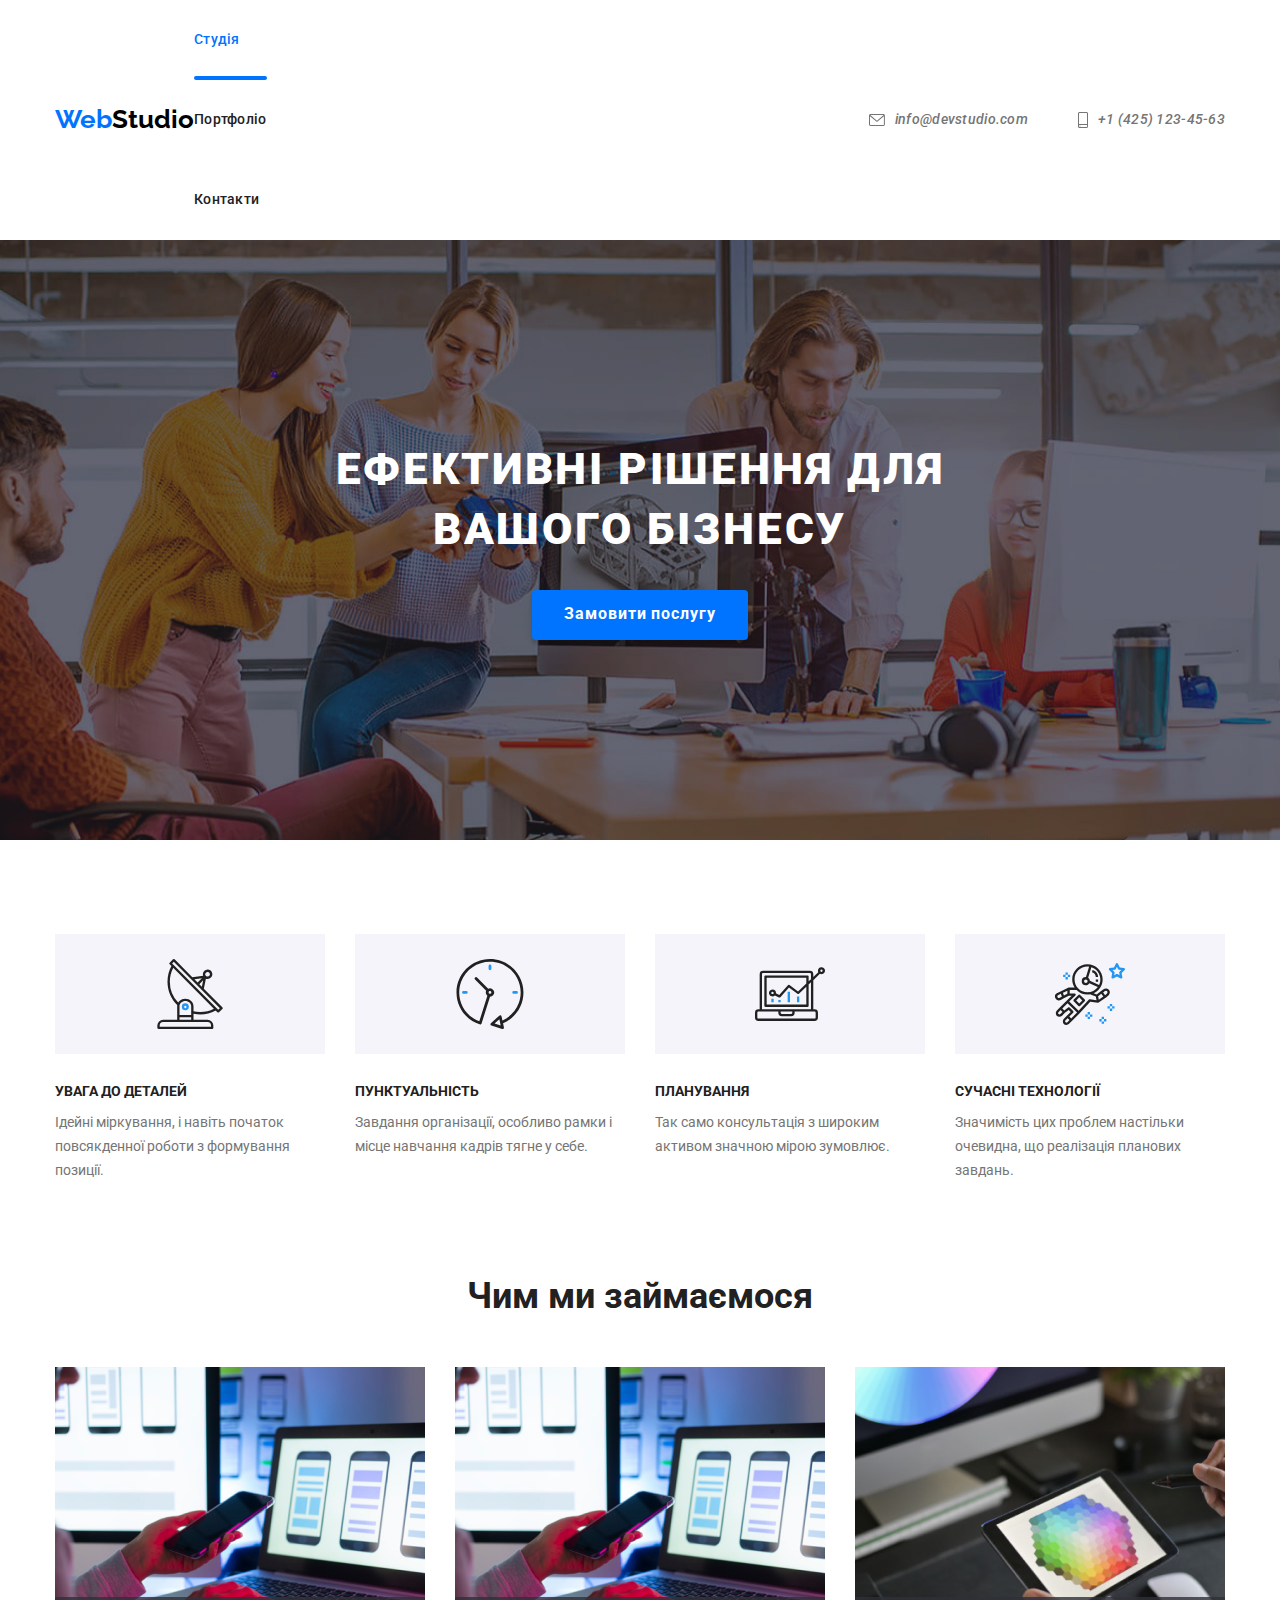
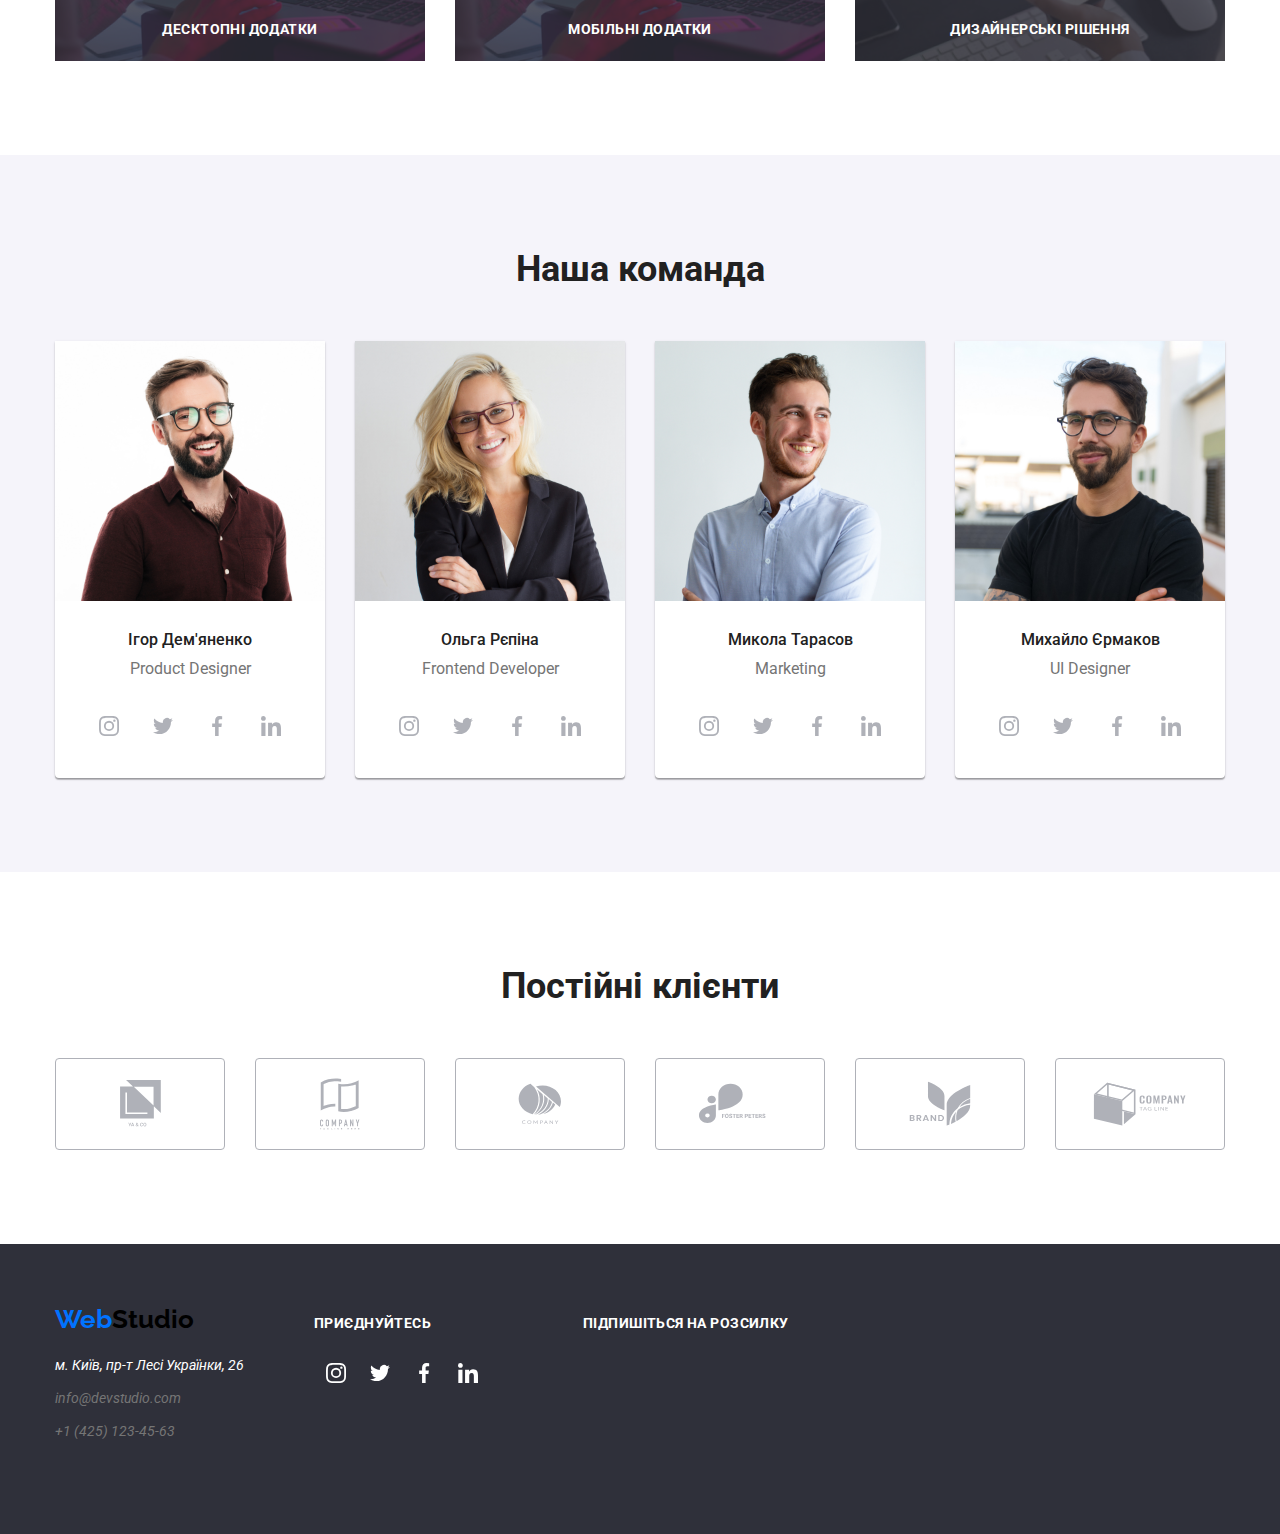
==== commit 130bfe59: "test" ====
--- a/index.html
+++ b/index.html
@@ -23,7 +23,7 @@
 			<div class="container">
 				<a href="" class="logo" title="Логотип" rel="noreferrer noopener"><span class="accent">Web</span>Studio</a>
 				<nav class="header__menu">
-					<ul class="header-list">
+					<ul class="header__list">
 						<li class="header-item">
 							<a href="" class="header-link active" rel="noreferrer noopener">Студія</a>
 						</li>
